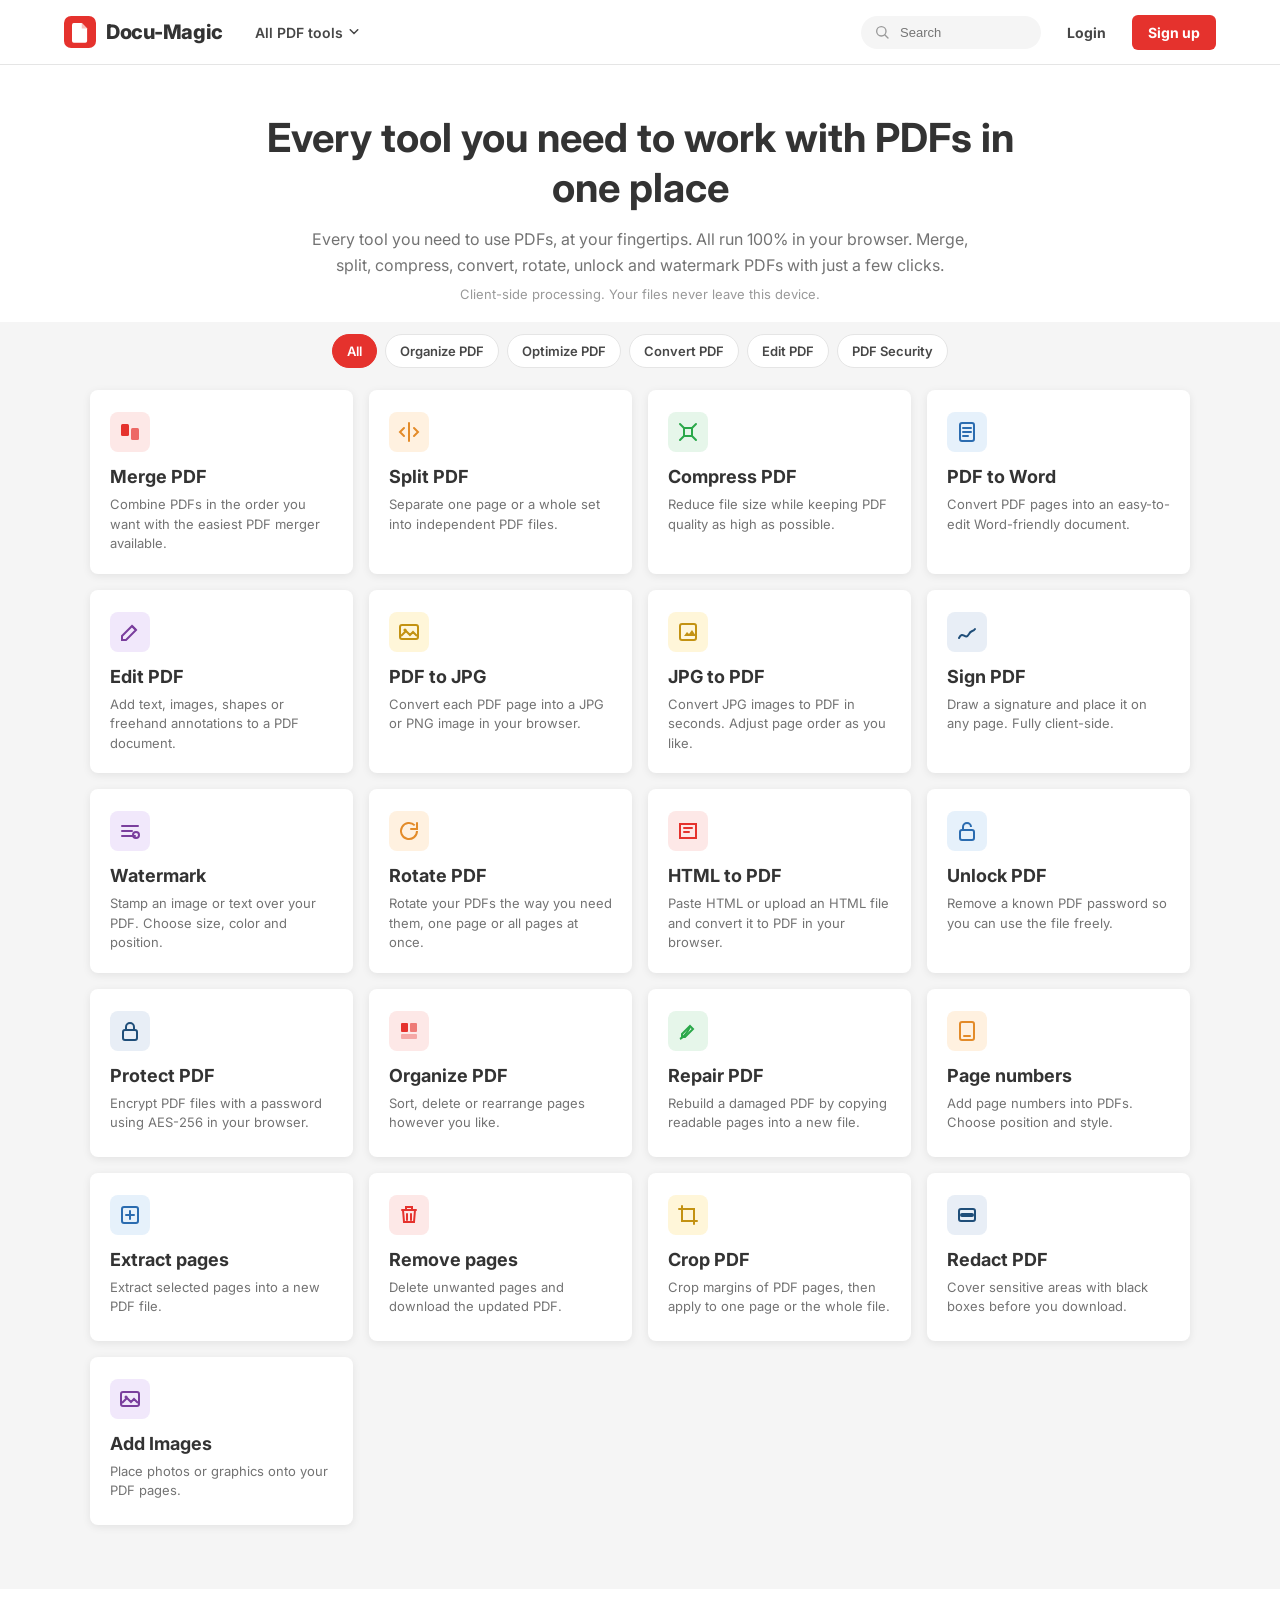
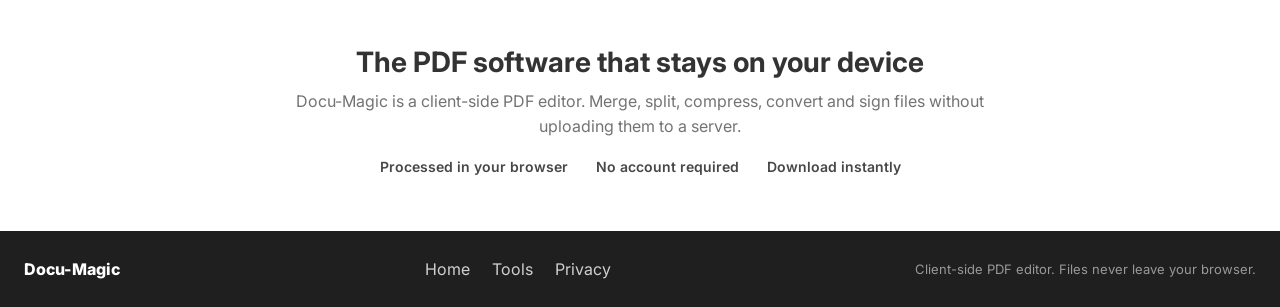
==== index.html @ 96e9422f "feat(site): make homepage and tool page responsive on mobile - fix header horizontal overflow below " ====
<!DOCTYPE html>
<html lang="en">
<head>
<meta charset="UTF-8" />
<meta name="viewport" content="width=device-width, initial-scale=1.0" />
<title>Docu-Magic | Online PDF tools</title>
<meta name="description" content="Every tool you need to work with PDFs in one place. Merge, split, compress, convert, edit, sign and protect PDFs in your browser. Files never leave your device." />
<link rel="preconnect" href="https://fonts.googleapis.com" />
<link rel="preconnect" href="https://fonts.gstatic.com" crossorigin />
<link href="https://fonts.googleapis.com/css2?family=Inter:wght@400;500;600;700;800&display=swap" rel="stylesheet" />
<link rel="stylesheet" href="styles.css?v=9" />
<link rel="icon" href="data:image/svg+xml,%3Csvg xmlns='http://www.w3.org/2000/svg' viewBox='0 0 32 32'%3E%3Crect width='32' height='32' rx='7' fill='%23e5322d'/%3E%3Cpath d='M10 8h8l5 5v11a2 2 0 0 1-2 2h-11a2 2 0 0 1-2-2V10a2 2 0 0 1 2-2z' fill='%23fff'/%3E%3Cpath d='M18 8v5h5' fill='%23f8b4b0'/%3E%3C/svg%3E" />
</head>
<body>

<header class="site-header">
  <div class="header-inner">
    <a href="index.html" class="brand" aria-label="Docu-Magic home">
      <span class="brand-mark">
        <svg viewBox="0 0 36 36" aria-hidden="true">
          <rect width="36" height="36" rx="8" fill="#e5322d"/>
          <path d="M11 8h9l6 6v14a2 2 0 0 1-2 2H11a2 2 0 0 1-2-2V10a2 2 0 0 1 2-2z" fill="#fff"/>
          <path d="M20 8v6h6" fill="#f7c1be"/>
        </svg>
      </span>
      <span class="brand-name">Docu-Magic</span>
    </a>

    <nav class="main-nav" id="mainNav">
      <div class="nav-item has-menu">
        <button type="button" class="nav-link">All PDF tools <svg class="caret" viewBox="0 0 12 8"><path d="M1 1l5 5 5-5" fill="none" stroke="currentColor" stroke-width="2" stroke-linecap="round"/></svg></button>
        <div class="dropdown mega">
          <div class="mega-col">
            <p>Organize</p>
            <a href="tool.html?id=merge">Merge PDF</a>
            <a href="tool.html?id=split">Split PDF</a>
            <a href="tool.html?id=remove">Remove pages</a>
            <a href="tool.html?id=extract">Extract pages</a>
            <a href="tool.html?id=organize">Organize PDF</a>
          </div>
          <div class="mega-col">
            <p>Optimize</p>
            <a href="tool.html?id=compress">Compress PDF</a>
            <a href="tool.html?id=repair">Repair PDF</a>
          </div>
          <div class="mega-col">
            <p>Convert</p>
            <a href="tool.html?id=jpg-pdf">JPG to PDF</a>
            <a href="tool.html?id=html-pdf">HTML to PDF</a>
            <a href="tool.html?id=pdf-jpg">PDF to JPG</a>
            <a href="tool.html?id=pdf-word">PDF to WORD</a>
          </div>
          <div class="mega-col">
            <p>Edit</p>
            <a href="tool.html?id=edit">Edit PDF</a>
            <a href="tool.html?id=rotate">Rotate PDF</a>
            <a href="tool.html?id=pagenumbers">Page numbers</a>
            <a href="tool.html?id=watermark">Watermark</a>
            <a href="tool.html?id=crop">Crop PDF</a>
          </div>
          <div class="mega-col">
            <p>Security</p>
            <a href="tool.html?id=unlock">Unlock PDF</a>
            <a href="tool.html?id=protect">Protect PDF</a>
            <a href="tool.html?id=sign">Sign PDF</a>
            <a href="tool.html?id=redact">Redact PDF</a>
          </div>
        </div>
      </div>
    </nav>

    <div class="header-actions">
      <div class="search-box">
        <svg viewBox="0 0 24 24" aria-hidden="true"><circle cx="11" cy="11" r="7" fill="none" stroke="currentColor" stroke-width="2"/><path d="M16.5 16.5L21 21" stroke="currentColor" stroke-width="2" stroke-linecap="round"/></svg>
        <input type="search" placeholder="Search" aria-label="Search tools" />
      </div>
      <a href="#tools" class="btn btn-ghost">Login</a>
      <a href="#tools" class="btn btn-primary">Sign up</a>
      <button type="button" class="menu-toggle" aria-label="Toggle menu">
        <span></span><span></span><span></span>
      </button>
    </div>
  </div>
</header>

<main>
  <section class="hero">
    <h1>Every tool you need to work with PDFs in one place</h1>
    <p class="hero-lead">Every tool you need to use PDFs, at your fingertips. All run 100% in your browser. Merge, split, compress, convert, rotate, unlock and watermark PDFs with just a few clicks.</p>
    <p class="hero-note">Client-side processing. Your files never leave this device.</p>
  </section>

  <section class="tools" id="tools">
    <div class="tool-filters" id="toolFilters">
      <button type="button" class="filter-chip is-active" data-filter="all">All</button>
      <button type="button" class="filter-chip" data-filter="organize">Organize PDF</button>
      <button type="button" class="filter-chip" data-filter="optimize">Optimize PDF</button>
      <button type="button" class="filter-chip" data-filter="convert">Convert PDF</button>
      <button type="button" class="filter-chip" data-filter="edit">Edit PDF</button>
      <button type="button" class="filter-chip" data-filter="security">PDF Security</button>
    </div>

    <div class="tools-grid">
      <a href="tool.html?id=merge" class="tool-card" data-tool="merge" data-cat="organize">
        <span class="tool-icon c-red"><svg viewBox="0 0 24 24"><rect x="3" y="4" width="8" height="12" rx="1.5" fill="currentColor"/><rect x="13" y="8" width="8" height="12" rx="1.5" fill="currentColor" opacity=".7"/></svg></span>
        <h3>Merge PDF</h3>
        <p>Combine PDFs in the order you want with the easiest PDF merger available.</p>
      </a>
      <a href="tool.html?id=split" class="tool-card" data-tool="split" data-cat="organize">
        <span class="tool-icon c-orange"><svg viewBox="0 0 24 24"><path d="M12 3v18M7 8l-4 4 4 4M17 8l4 4-4 4" fill="none" stroke="currentColor" stroke-width="2" stroke-linecap="round"/></svg></span>
        <h3>Split PDF</h3>
        <p>Separate one page or a whole set into independent PDF files.</p>
      </a>
      <a href="tool.html?id=compress" class="tool-card" data-tool="compress" data-cat="optimize">
        <span class="tool-icon c-green"><svg viewBox="0 0 24 24"><path d="M8 8h8v8H8z" fill="none" stroke="currentColor" stroke-width="2"/><path d="M4 4l4 4M20 4l-4 4M4 20l4-4M20 20l-4-4" stroke="currentColor" stroke-width="2" stroke-linecap="round"/></svg></span>
        <h3>Compress PDF</h3>
        <p>Reduce file size while keeping PDF quality as high as possible.</p>
      </a>
      <a href="tool.html?id=pdf-word" class="tool-card" data-tool="pdf-word" data-cat="convert">
        <span class="tool-icon c-blue"><svg viewBox="0 0 24 24"><rect x="5" y="3" width="14" height="18" rx="2" fill="none" stroke="currentColor" stroke-width="2"/><path d="M8 8h8M8 12h8M8 16h5" stroke="currentColor" stroke-width="2" stroke-linecap="round"/></svg></span>
        <h3>PDF to Word</h3>
        <p>Convert PDF pages into an easy-to-edit Word-friendly document.</p>
      </a>
      <a href="tool.html?id=edit" class="tool-card" data-tool="edit" data-cat="edit">
        <span class="tool-icon c-purple"><svg viewBox="0 0 24 24"><path d="M4 20h4l10-10-4-4L4 16v4z" fill="none" stroke="currentColor" stroke-width="2"/><path d="M14 6l4 4" stroke="currentColor" stroke-width="2"/></svg></span>
        <h3>Edit PDF</h3>
        <p>Add text, images, shapes or freehand annotations to a PDF document.</p>
      </a>
      <a href="tool.html?id=pdf-jpg" class="tool-card" data-tool="pdf-jpg" data-cat="convert">
        <span class="tool-icon c-gold"><svg viewBox="0 0 24 24"><rect x="3" y="5" width="18" height="14" rx="2" fill="none" stroke="currentColor" stroke-width="2"/><circle cx="8" cy="10" r="1.6" fill="currentColor"/><path d="M4 16l5-5 4 4 3-3 4 4" fill="none" stroke="currentColor" stroke-width="2"/></svg></span>
        <h3>PDF to JPG</h3>
        <p>Convert each PDF page into a JPG or PNG image in your browser.</p>
      </a>
      <a href="tool.html?id=jpg-pdf" class="tool-card" data-tool="jpg-pdf" data-cat="convert">
        <span class="tool-icon c-gold"><svg viewBox="0 0 24 24"><rect x="4" y="4" width="16" height="16" rx="2" fill="none" stroke="currentColor" stroke-width="2"/><path d="M8 16l3-4 2 2 3-4 4 6H4z" fill="currentColor"/></svg></span>
        <h3>JPG to PDF</h3>
        <p>Convert JPG images to PDF in seconds. Adjust page order as you like.</p>
      </a>
      <a href="tool.html?id=sign" class="tool-card" data-tool="sign" data-cat="security">
        <span class="tool-icon c-navy"><svg viewBox="0 0 24 24"><path d="M4 18c4-8 6 3 10-4 2-4 4-2 6-5" fill="none" stroke="currentColor" stroke-width="2" stroke-linecap="round"/></svg></span>
        <h3>Sign PDF</h3>
        <p>Draw a signature and place it on any page. Fully client-side.</p>
      </a>
      <a href="tool.html?id=watermark" class="tool-card" data-tool="watermark" data-cat="edit">
        <span class="tool-icon c-purple"><svg viewBox="0 0 24 24"><path d="M4 7h16M4 12h10M4 17h13" stroke="currentColor" stroke-width="2" stroke-linecap="round"/><circle cx="18" cy="16" r="3" fill="none" stroke="currentColor" stroke-width="2"/></svg></span>
        <h3>Watermark</h3>
        <p>Stamp an image or text over your PDF. Choose size, color and position.</p>
      </a>
      <a href="tool.html?id=rotate" class="tool-card" data-tool="rotate" data-cat="edit">
        <span class="tool-icon c-orange"><svg viewBox="0 0 24 24"><path d="M20 12a8 8 0 1 1-2.3-5.6" fill="none" stroke="currentColor" stroke-width="2"/><path d="M20 4v6h-6" fill="none" stroke="currentColor" stroke-width="2" stroke-linecap="round"/></svg></span>
        <h3>Rotate PDF</h3>
        <p>Rotate your PDFs the way you need them, one page or all pages at once.</p>
      </a>
      <a href="tool.html?id=html-pdf" class="tool-card" data-tool="html-pdf" data-cat="convert">
        <span class="tool-icon c-red"><svg viewBox="0 0 24 24"><path d="M4 5h16v14H4z" fill="none" stroke="currentColor" stroke-width="2"/><path d="M8 9h8M8 13h5" stroke="currentColor" stroke-width="2" stroke-linecap="round"/></svg></span>
        <h3>HTML to PDF</h3>
        <p>Paste HTML or upload an HTML file and convert it to PDF in your browser.</p>
      </a>
      <a href="tool.html?id=unlock" class="tool-card" data-tool="unlock" data-cat="security">
        <span class="tool-icon c-blue"><svg viewBox="0 0 24 24"><rect x="5" y="11" width="14" height="10" rx="2" fill="none" stroke="currentColor" stroke-width="2"/><path d="M8 11V8a4 4 0 0 1 8 0" fill="none" stroke="currentColor" stroke-width="2"/></svg></span>
        <h3>Unlock PDF</h3>
        <p>Remove a known PDF password so you can use the file freely.</p>
      </a>
      <a href="tool.html?id=protect" class="tool-card" data-tool="protect" data-cat="security">
        <span class="tool-icon c-navy"><svg viewBox="0 0 24 24"><rect x="5" y="11" width="14" height="10" rx="2" fill="none" stroke="currentColor" stroke-width="2"/><path d="M8 11V8a4 4 0 0 1 8 0v3" fill="none" stroke="currentColor" stroke-width="2"/></svg></span>
        <h3>Protect PDF</h3>
        <p>Encrypt PDF files with a password using AES-256 in your browser.</p>
      </a>
      <a href="tool.html?id=organize" class="tool-card" data-tool="organize" data-cat="organize">
        <span class="tool-icon c-red"><svg viewBox="0 0 24 24"><rect x="4" y="4" width="7" height="9" rx="1" fill="currentColor"/><rect x="13" y="4" width="7" height="9" rx="1" fill="currentColor" opacity=".6"/><rect x="4" y="15" width="16" height="5" rx="1" fill="currentColor" opacity=".35"/></svg></span>
        <h3>Organize PDF</h3>
        <p>Sort, delete or rearrange pages however you like.</p>
      </a>
      <a href="tool.html?id=repair" class="tool-card" data-tool="repair" data-cat="optimize">
        <span class="tool-icon c-green"><svg viewBox="0 0 24 24"><path d="M14 7l3 3-8 8H6v-3z" fill="none" stroke="currentColor" stroke-width="2"/><path d="M4 20c4-2 8-8 10-12" fill="none" stroke="currentColor" stroke-width="2"/></svg></span>
        <h3>Repair PDF</h3>
        <p>Rebuild a damaged PDF by copying readable pages into a new file.</p>
      </a>
      <a href="tool.html?id=pagenumbers" class="tool-card" data-tool="pagenumbers" data-cat="edit">
        <span class="tool-icon c-orange"><svg viewBox="0 0 24 24"><rect x="5" y="3" width="14" height="18" rx="2" fill="none" stroke="currentColor" stroke-width="2"/><path d="M9 17h6" stroke="currentColor" stroke-width="2" stroke-linecap="round"/></svg></span>
        <h3>Page numbers</h3>
        <p>Add page numbers into PDFs. Choose position and style.</p>
      </a>
      <a href="tool.html?id=extract" class="tool-card" data-tool="extract" data-cat="organize">
        <span class="tool-icon c-blue"><svg viewBox="0 0 24 24"><rect x="4" y="4" width="16" height="16" rx="2" fill="none" stroke="currentColor" stroke-width="2"/><path d="M8 12h8M12 8v8" stroke="currentColor" stroke-width="2" stroke-linecap="round"/></svg></span>
        <h3>Extract pages</h3>
        <p>Extract selected pages into a new PDF file.</p>
      </a>
      <a href="tool.html?id=remove" class="tool-card" data-tool="remove" data-cat="organize">
        <span class="tool-icon c-red"><svg viewBox="0 0 24 24"><path d="M5 7h14M10 11v6M14 11v6M6 7l1 12h10l1-12M9 7V4h6v3" fill="none" stroke="currentColor" stroke-width="2" stroke-linecap="round"/></svg></span>
        <h3>Remove pages</h3>
        <p>Delete unwanted pages and download the updated PDF.</p>
      </a>
      <a href="tool.html?id=crop" class="tool-card" data-tool="crop" data-cat="edit">
        <span class="tool-icon c-gold"><svg viewBox="0 0 24 24"><path d="M6 3v15h15M3 6h15v15" fill="none" stroke="currentColor" stroke-width="2" stroke-linecap="round"/></svg></span>
        <h3>Crop PDF</h3>
        <p>Crop margins of PDF pages, then apply to one page or the whole file.</p>
      </a>
      <a href="tool.html?id=redact" class="tool-card" data-tool="redact" data-cat="security">
        <span class="tool-icon c-navy"><svg viewBox="0 0 24 24"><rect x="4" y="6" width="16" height="12" rx="2" fill="none" stroke="currentColor" stroke-width="2"/><path d="M7 12h10" stroke="currentColor" stroke-width="4" stroke-linecap="round"/></svg></span>
        <h3>Redact PDF</h3>
        <p>Cover sensitive areas with black boxes before you download.</p>
      </a>
      <a href="tool.html?id=image" class="tool-card" data-tool="image" data-cat="edit">
        <span class="tool-icon c-purple"><svg viewBox="0 0 24 24"><rect x="3" y="5" width="18" height="14" rx="2" fill="none" stroke="currentColor" stroke-width="2"/><circle cx="8" cy="10" r="1.5" fill="currentColor"/><path d="M4 16l5-5 4 4 3-3 4 4" fill="none" stroke="currentColor" stroke-width="2"/></svg></span>
        <h3>Add Images</h3>
        <p>Place photos or graphics onto your PDF pages.</p>
      </a>
    </div>
  </section>

  <section class="trust">
    <div class="trust-inner">
      <h2>The PDF software that stays on your device</h2>
      <p>Docu-Magic is a client-side PDF editor. Merge, split, compress, convert and sign files without uploading them to a server.</p>
      <ul>
        <li>Processed in your browser</li>
        <li>No account required</li>
        <li>Download instantly</li>
      </ul>
    </div>
  </section>
</main>

<footer class="site-footer">
  <div class="footer-brand">Docu-Magic</div>
  <nav class="footer-nav">
    <a href="index.html">Home</a>
    <a href="#tools">Tools</a>
    <a href="#">Privacy</a>
  </nav>
  <p class="footer-copy">Client-side PDF editor. Files never leave your browser.</p>
</footer>

<script src="app.js?v=7"></script>
</body>
</html>
---- styles.css ----
*, *::before, *::after { box-sizing: border-box; }
html { scroll-behavior: smooth; }
body {
  margin: 0;
  font-family: Inter, "Segoe UI", system-ui, -apple-system, sans-serif;
  color: #474747;
  background: #f5f5f5;
  min-height: 100vh;
  display: flex;
  flex-direction: column;
}
h1, h2, h3 { margin: 0; font-weight: 700; color: #333; }
a { text-decoration: none; color: inherit; }
button { font-family: inherit; cursor: pointer; border: none; background: none; }
img, svg { display: block; max-width: 100%; }

:root {
  --red: #e5322d;
  --red-dark: #c22924;
  --ink: #333;
  --muted: #737373;
  --line: #e5e5e5;
  --paper: #fff;
  --shadow: 0 2px 8px rgba(0,0,0,.08);
}

.site-header {
  position: sticky;
  top: 0;
  z-index: 40;
  background: #fff;
  border-bottom: 1px solid var(--line);
}
.header-inner {
  max-width: 1200px;
  margin: 0 auto;
  padding: 0 24px;
  height: 64px;
  display: flex;
  align-items: center;
  gap: 20px;
}
.brand { display: flex; align-items: center; gap: 10px; flex-shrink: 0; }
.brand-mark { width: 32px; height: 32px; }
.brand-name { font-size: 20px; font-weight: 800; color: #333; letter-spacing: -.3px; }

.main-nav { display: flex; align-items: center; }
.nav-item { position: relative; }
.nav-link {
  display: flex;
  align-items: center;
  gap: 6px;
  padding: 10px 12px;
  font-size: 14px;
  font-weight: 600;
  color: #474747;
  border-radius: 6px;
}
.nav-link:hover { color: var(--red); }
.caret { width: 10px; height: 6px; }
.dropdown {
  position: absolute;
  top: calc(100% + 4px);
  left: 0;
  min-width: 180px;
  background: #fff;
  border-radius: 8px;
  box-shadow: 0 8px 28px rgba(0,0,0,.12);
  padding: 8px;
  opacity: 0;
  visibility: hidden;
  transform: translateY(-4px);
  transition: .15s;
}
.dropdown.mega {
  display: flex;
  gap: 8px;
  min-width: 720px;
  padding: 18px 16px;
}
.mega-col { min-width: 130px; padding: 0 8px; }
.mega-col p {
  margin: 0 0 8px;
  font-size: 11px;
  font-weight: 700;
  letter-spacing: .6px;
  text-transform: uppercase;
  color: #999;
}
.nav-item.has-menu:hover .dropdown,
.nav-item.has-menu:focus-within .dropdown {
  opacity: 1;
  visibility: visible;
  transform: none;
}
.dropdown a {
  display: block;
  padding: 7px 8px;
  border-radius: 6px;
  font-size: 13px;
  font-weight: 600;
  color: #474747;
}
.dropdown a:hover { background: #f7f7f7; color: var(--red); }

.header-actions { margin-left: auto; display: flex; align-items: center; gap: 10px; }
.search-box {
  display: flex;
  align-items: center;
  gap: 8px;
  background: #f5f5f5;
  border: 1px solid transparent;
  border-radius: 20px;
  padding: 7px 12px;
  width: 180px;
}
.search-box:focus-within { background: #fff; border-color: #ddd; }
.search-box svg { width: 16px; height: 16px; color: #999; flex-shrink: 0; }
.search-box input {
  border: none;
  background: none;
  outline: none;
  font-size: 13px;
  width: 100%;
  color: var(--ink);
}

.btn {
  display: inline-flex;
  align-items: center;
  justify-content: center;
  border-radius: 6px;
  font-weight: 700;
  font-size: 14px;
  padding: 9px 16px;
  transition: background .15s, filter .15s;
}
.btn-ghost { color: #474747; }
.btn-ghost:hover { background: #f5f5f5; }
.btn-primary { background: var(--red); color: #fff; }
.btn-primary:hover { background: var(--red-dark); }
.btn-choose {
  background: var(--red);
  color: #fff;
  font-size: 18px;
  padding: 16px 36px;
  border-radius: 8px;
  font-weight: 700;
}
.btn-choose:hover { background: var(--red-dark); }

.menu-toggle { display: none; flex-direction: column; gap: 4px; padding: 8px; }
.menu-toggle span { width: 20px; height: 2px; border-radius: 1px; background: #333; }

.hero {
  background: #fff;
  padding: 48px 24px 20px;
  text-align: center;
}
.hero h1 {
  font-size: clamp(26px, 4vw, 40px);
  line-height: 1.25;
  max-width: 820px;
  margin: 0 auto 14px;
}
.hero-lead {
  max-width: 680px;
  margin: 0 auto 8px;
  font-size: 16px;
  line-height: 1.6;
  color: var(--muted);
}
.hero-note {
  margin: 0;
  font-size: 13px;
  color: #999;
}
.hero-panel {
  max-width: 980px;
  margin: 0 auto;
  padding: 48px 24px 56px;
  text-align: center;
}
.hero-title {
  font-size: clamp(28px, 4.2vw, 42px);
  margin-bottom: 10px;
}
.tool-kicker {
  margin: 0 0 8px;
  font-size: 12px;
  font-weight: 700;
  letter-spacing: 1.4px;
  text-transform: uppercase;
  color: var(--red);
}
.tool-desc {
  max-width: 620px;
  margin: 0 auto 32px;
  color: var(--muted);
  font-size: 16px;
  line-height: 1.6;
}

.dropzone-wrap { max-width: 860px; margin: 0 auto; }
.dropzone {
  background: #fff;
  border: 2px dashed #d9d9d9;
  border-radius: 12px;
  padding: 48px 24px;
  transition: border-color .15s, background .15s;
}
.dropzone:hover, .dropzone.dragover {
  border-color: var(--red);
  background: #fff8f8;
}
.dropzone-inner { display: flex; flex-direction: column; align-items: center; gap: 12px; }
.dropzone-copy { text-align: center; }
.dropzone-copy h2 { font-size: 22px; margin-bottom: 6px; }
.dropzone-copy p { margin: 0 0 18px; color: var(--muted); font-size: 14px; }
.file-list {
  margin-top: 16px;
  display: flex;
  flex-wrap: wrap;
  gap: 8px;
  justify-content: center;
}
.file-chip {
  display: flex;
  align-items: center;
  gap: 8px;
  background: #f7f7f7;
  border: 1px solid var(--line);
  color: #474747;
  border-radius: 999px;
  padding: 6px 12px;
  font-size: 13px;
  font-weight: 600;
  max-width: 280px;
}
.file-chip span { overflow: hidden; text-overflow: ellipsis; white-space: nowrap; }

.tools { padding: 12px 24px 64px; }
.tool-filters {
  max-width: 1100px;
  margin: 0 auto 22px;
  display: flex;
  flex-wrap: wrap;
  gap: 8px;
  justify-content: center;
}
.filter-chip {
  background: #fff;
  border: 1px solid var(--line);
  color: #474747;
  font-size: 13px;
  font-weight: 600;
  padding: 8px 14px;
  border-radius: 20px;
}
.filter-chip:hover { border-color: #ccc; }
.filter-chip.is-active {
  background: var(--red);
  border-color: var(--red);
  color: #fff;
}
.tools-grid {
  max-width: 1100px;
  margin: 0 auto;
  display: grid;
  grid-template-columns: repeat(4, minmax(0, 1fr));
  gap: 16px;
}
.tool-card {
  background: #fff;
  border-radius: 8px;
  box-shadow: var(--shadow);
  padding: 22px 20px 20px;
  min-height: 168px;
  display: flex;
  flex-direction: column;
  gap: 8px;
  transition: transform .16s, box-shadow .16s;
}
.tool-card:hover { transform: translateY(-3px); box-shadow: 0 8px 20px rgba(0,0,0,.12); }
.tool-icon {
  width: 40px;
  height: 40px;
  border-radius: 8px;
  display: grid;
  place-items: center;
  margin-bottom: 6px;
}
.tool-icon svg { width: 24px; height: 24px; }
.tool-card h3 { font-size: 18px; }
.tool-card p { margin: 0; font-size: 13px; line-height: 1.5; color: var(--muted); }
.c-red { background: #fde8e7; color: #e5322d; }
.c-orange { background: #fff1e0; color: #e38b29; }
.c-green { background: #e6f6ea; color: #2ba84a; }
.c-blue { background: #e6f1fb; color: #2b6cb0; }
.c-navy { background: #e8eef6; color: #1f4e79; }
.c-purple { background: #f1e8fb; color: #7a3e9d; }
.c-gold { background: #fff6d9; color: #c39212; }

.trust { background: #fff; padding: 56px 24px; }
.trust-inner { max-width: 720px; margin: 0 auto; text-align: center; }
.trust h2 { font-size: 28px; margin-bottom: 10px; }
.trust p { margin: 0 0 18px; color: var(--muted); line-height: 1.6; }
.trust ul {
  list-style: none;
  padding: 0;
  margin: 0;
  display: flex;
  justify-content: center;
  gap: 28px;
  flex-wrap: wrap;
  font-size: 14px;
  font-weight: 600;
  color: #474747;
}

.site-footer {
  margin-top: auto;
  background: #1f1f1f;
  color: #d0d0d0;
  padding: 28px 24px;
  display: flex;
  align-items: center;
  justify-content: space-between;
  gap: 16px;
  flex-wrap: wrap;
}
.footer-brand { font-weight: 800; color: #fff; }
.footer-nav { display: flex; gap: 22px; }
.footer-nav a:hover { color: #fff; }
.footer-copy { margin: 0; font-size: 13px; color: #999; }

.tool-page { background: #f5f5f5; flex: 1; }
.tool-page .hero { background: transparent; padding: 0; }

@media (max-width: 1100px) {
  .tools-grid { grid-template-columns: repeat(3, minmax(0, 1fr)); }
  .dropdown.mega { min-width: 560px; flex-wrap: wrap; }
}
@media (max-width: 992px) {
  .main-nav {
    position: absolute;
    top: 100%;
    left: 0;
    right: 0;
    flex-direction: column;
    align-items: stretch;
    background: #fff;
    padding: 10px 16px 18px;
    box-shadow: 0 12px 24px rgba(0,0,0,.1);
    display: none;
    max-height: calc(100vh - 64px);
    overflow-y: auto;
    overscroll-behavior: contain;
  }
  .main-nav.open { display: flex; }
  .dropdown, .dropdown.mega {
    position: static;
    opacity: 1;
    visibility: visible;
    transform: none;
    box-shadow: none;
    display: none;
    min-width: 0;
    flex-direction: column;
  }
  .nav-item.open .dropdown { display: flex; }
  .nav-link { padding: 13px 12px; }
  .dropdown a { padding: 11px 10px; }
  .menu-toggle { display: flex; }
  .search-box { display: none; }
}
@media (max-width: 760px) {
  .tools-grid { grid-template-columns: repeat(2, minmax(0, 1fr)); }
  .hero { padding: 32px 16px 12px; }
  .tools { padding: 8px 16px 48px; }
  .trust ul { flex-direction: column; gap: 8px; }
  .site-footer { flex-direction: column; align-items: flex-start; }
  .btn-choose { width: 100%; }
}
@media (max-width: 560px) {
  .header-inner { padding: 0 14px; gap: 10px; }
  .header-actions { gap: 6px; }
  .btn { padding: 8px 11px; font-size: 13px; }
  .hero { padding: 32px 16px 16px; }
  .hero-lead { font-size: 15px; }
  .tools { padding: 8px 16px 48px; }
  .tools-grid { gap: 12px; }
  .tool-card { padding: 18px 16px 16px; min-height: 150px; }
  .trust { padding: 40px 16px; }
  .trust h2 { font-size: 22px; }
  .site-footer { padding: 20px 16px; }
}
@media (max-width: 420px) {
  .tools-grid { grid-template-columns: 1fr; }
  .brand-name { font-size: 17px; }
}
@media (max-width: 380px) {
  .btn-ghost { display: none; }
  .brand-name { font-size: 16px; }
  .filter-chip { padding: 7px 11px; font-size: 12.5px; }
}
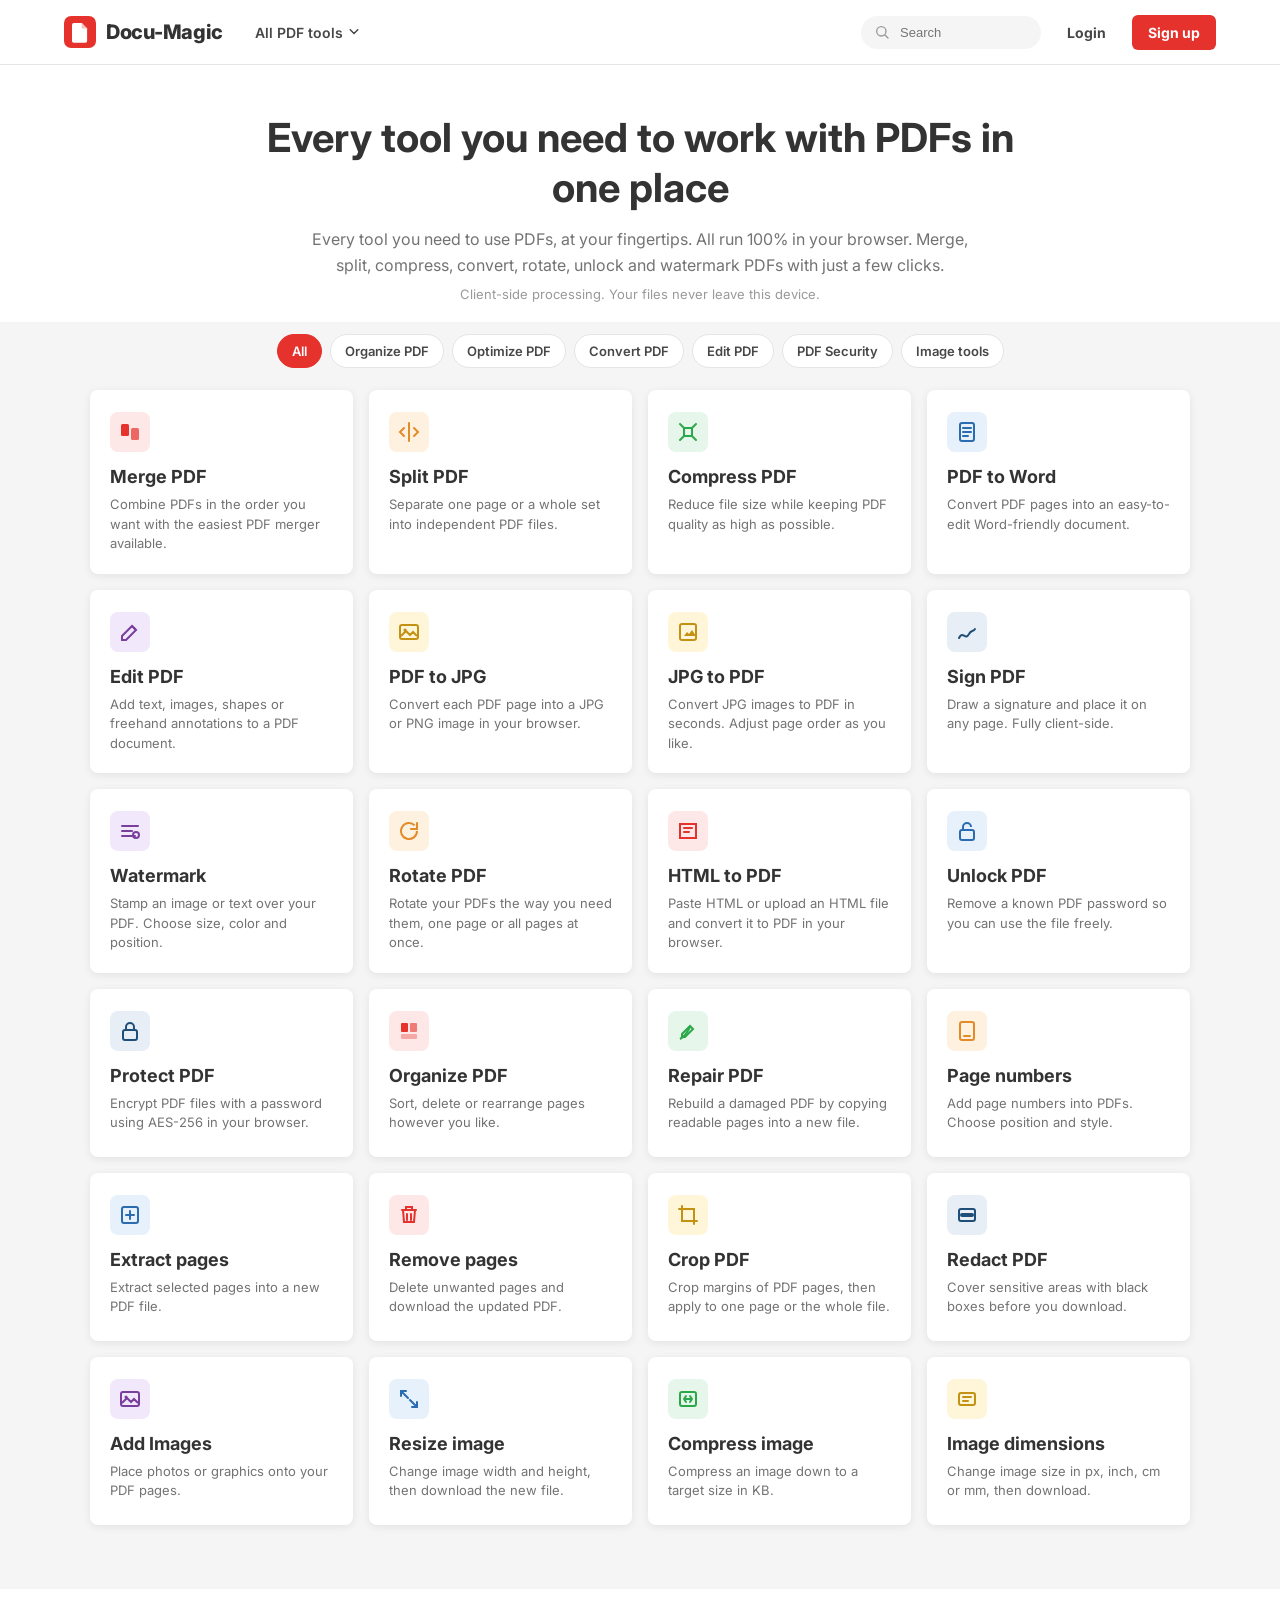
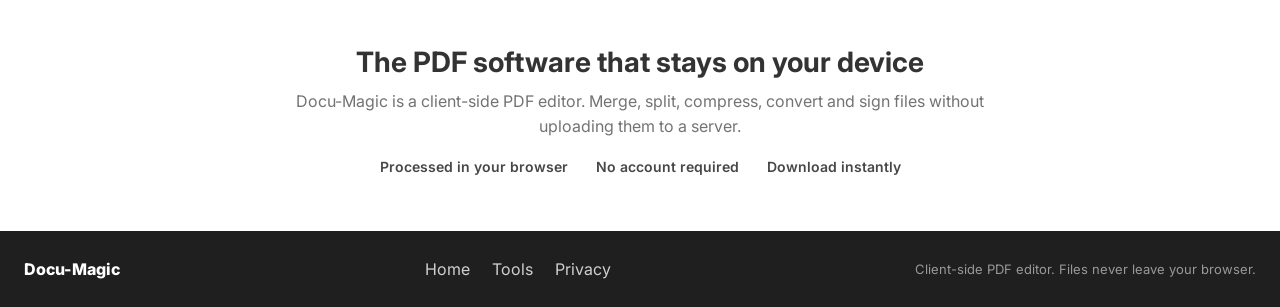
==== commit 293d1cd4: "feat: add resize, compress, and image-dimension tools Reuse the file-card workspace for JPG/PNG imag" ====
--- a/index.html
+++ b/index.html
@@ -8,7 +8,7 @@
 <link rel="preconnect" href="https://fonts.googleapis.com" />
 <link rel="preconnect" href="https://fonts.gstatic.com" crossorigin />
 <link href="https://fonts.googleapis.com/css2?family=Inter:wght@400;500;600;700;800&display=swap" rel="stylesheet" />
-<link rel="stylesheet" href="styles.css?v=9" />
+<link rel="stylesheet" href="styles.css?v=10" />
 <link rel="icon" href="data:image/svg+xml,%3Csvg xmlns='http://www.w3.org/2000/svg' viewBox='0 0 32 32'%3E%3Crect width='32' height='32' rx='7' fill='%23e5322d'/%3E%3Cpath d='M10 8h8l5 5v11a2 2 0 0 1-2 2h-11a2 2 0 0 1-2-2V10a2 2 0 0 1 2-2z' fill='%23fff'/%3E%3Cpath d='M18 8v5h5' fill='%23f8b4b0'/%3E%3C/svg%3E" />
 </head>
 <body>
@@ -65,6 +65,12 @@
             <a href="tool.html?id=sign">Sign PDF</a>
             <a href="tool.html?id=redact">Redact PDF</a>
           </div>
+          <div class="mega-col">
+            <p>Image</p>
+            <a href="tool.html?id=resize-image">Resize image</a>
+            <a href="tool.html?id=compress-image">Compress image</a>
+            <a href="tool.html?id=image-dimensions">Image dimensions</a>
+          </div>
         </div>
       </div>
     </nav>
@@ -98,6 +104,7 @@
       <button type="button" class="filter-chip" data-filter="convert">Convert PDF</button>
       <button type="button" class="filter-chip" data-filter="edit">Edit PDF</button>
       <button type="button" class="filter-chip" data-filter="security">PDF Security</button>
+      <button type="button" class="filter-chip" data-filter="image">Image tools</button>
     </div>
 
     <div class="tools-grid">
@@ -205,6 +212,21 @@
         <span class="tool-icon c-purple"><svg viewBox="0 0 24 24"><rect x="3" y="5" width="18" height="14" rx="2" fill="none" stroke="currentColor" stroke-width="2"/><circle cx="8" cy="10" r="1.5" fill="currentColor"/><path d="M4 16l5-5 4 4 3-3 4 4" fill="none" stroke="currentColor" stroke-width="2"/></svg></span>
         <h3>Add Images</h3>
         <p>Place photos or graphics onto your PDF pages.</p>
+      </a>
+      <a href="tool.html?id=resize-image" class="tool-card" data-tool="resize-image" data-cat="image">
+        <span class="tool-icon c-blue"><svg viewBox="0 0 24 24"><path d="M4 9V4h5M20 15v5h-5M4 4l7 7M20 20l-7-7" fill="none" stroke="currentColor" stroke-width="2" stroke-linecap="round"/></svg></span>
+        <h3>Resize image</h3>
+        <p>Change image width and height, then download the new file.</p>
+      </a>
+      <a href="tool.html?id=compress-image" class="tool-card" data-tool="compress-image" data-cat="image">
+        <span class="tool-icon c-green"><svg viewBox="0 0 24 24"><rect x="4" y="5" width="16" height="14" rx="2" fill="none" stroke="currentColor" stroke-width="2"/><path d="M8 12h8M10 9l-2 3 2 3M14 9l2 3-2 3" fill="none" stroke="currentColor" stroke-width="2" stroke-linecap="round" stroke-linejoin="round"/></svg></span>
+        <h3>Compress image</h3>
+        <p>Compress an image down to a target size in KB.</p>
+      </a>
+      <a href="tool.html?id=image-dimensions" class="tool-card" data-tool="image-dimensions" data-cat="image">
+        <span class="tool-icon c-gold"><svg viewBox="0 0 24 24"><rect x="4" y="6" width="16" height="12" rx="2" fill="none" stroke="currentColor" stroke-width="2"/><path d="M8 10h8M8 14h5" stroke="currentColor" stroke-width="2" stroke-linecap="round"/></svg></span>
+        <h3>Image dimensions</h3>
+        <p>Change image size in px, inch, cm or mm, then download.</p>
       </a>
     </div>
   </section>
--- a/styles.css
+++ b/styles.css
@@ -75,7 +75,7 @@
 .dropdown.mega {
   display: flex;
   gap: 8px;
-  min-width: 720px;
+  min-width: 840px;
   padding: 18px 16px;
 }
 .mega-col { min-width: 130px; padding: 0 8px; }
@@ -353,9 +353,6 @@
     padding: 10px 16px 18px;
     box-shadow: 0 12px 24px rgba(0,0,0,.1);
     display: none;
-    max-height: calc(100vh - 64px);
-    overflow-y: auto;
-    overscroll-behavior: contain;
   }
   .main-nav.open { display: flex; }
   .dropdown, .dropdown.mega {
@@ -369,8 +366,6 @@
     flex-direction: column;
   }
   .nav-item.open .dropdown { display: flex; }
-  .nav-link { padding: 13px 12px; }
-  .dropdown a { padding: 11px 10px; }
   .menu-toggle { display: flex; }
   .search-box { display: none; }
 }
@@ -382,25 +377,7 @@
   .site-footer { flex-direction: column; align-items: flex-start; }
   .btn-choose { width: 100%; }
 }
-@media (max-width: 560px) {
-  .header-inner { padding: 0 14px; gap: 10px; }
-  .header-actions { gap: 6px; }
-  .btn { padding: 8px 11px; font-size: 13px; }
-  .hero { padding: 32px 16px 16px; }
-  .hero-lead { font-size: 15px; }
-  .tools { padding: 8px 16px 48px; }
-  .tools-grid { gap: 12px; }
-  .tool-card { padding: 18px 16px 16px; min-height: 150px; }
-  .trust { padding: 40px 16px; }
-  .trust h2 { font-size: 22px; }
-  .site-footer { padding: 20px 16px; }
-}
 @media (max-width: 420px) {
   .tools-grid { grid-template-columns: 1fr; }
   .brand-name { font-size: 17px; }
 }
-@media (max-width: 380px) {
-  .btn-ghost { display: none; }
-  .brand-name { font-size: 16px; }
-  .filter-chip { padding: 7px 11px; font-size: 12.5px; }
-}
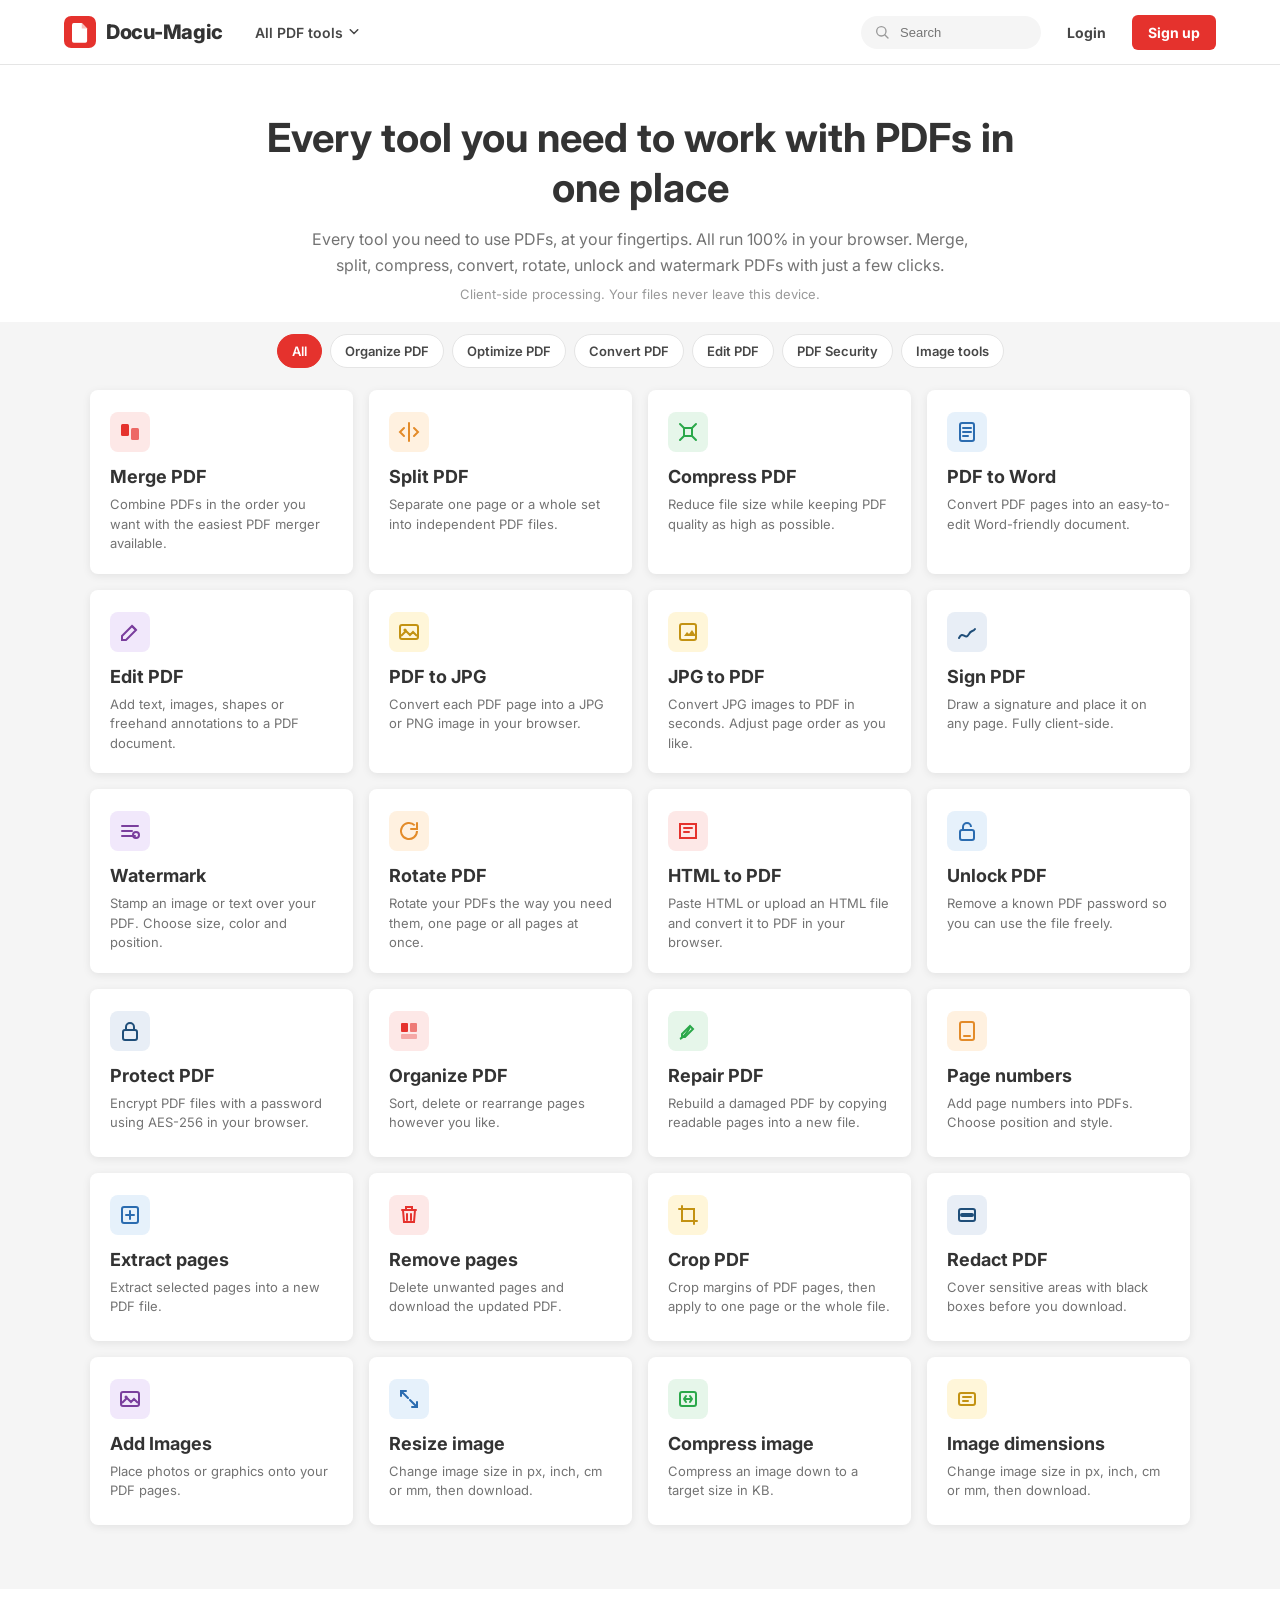
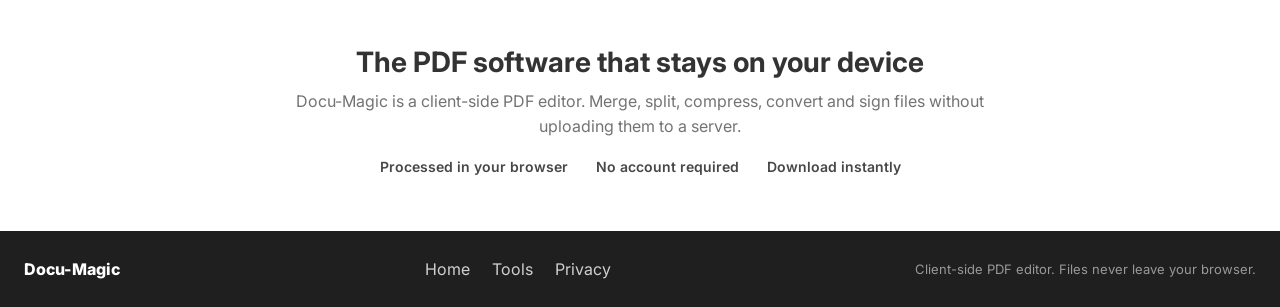
==== commit 2be9496e: "feat(resize-image): add px, inch, cm, and mm units Let Resize image set width and height in the same" ====
--- a/index.html
+++ b/index.html
@@ -216,7 +216,7 @@
       <a href="tool.html?id=resize-image" class="tool-card" data-tool="resize-image" data-cat="image">
         <span class="tool-icon c-blue"><svg viewBox="0 0 24 24"><path d="M4 9V4h5M20 15v5h-5M4 4l7 7M20 20l-7-7" fill="none" stroke="currentColor" stroke-width="2" stroke-linecap="round"/></svg></span>
         <h3>Resize image</h3>
-        <p>Change image width and height, then download the new file.</p>
+        <p>Change image size in px, inch, cm or mm, then download.</p>
       </a>
       <a href="tool.html?id=compress-image" class="tool-card" data-tool="compress-image" data-cat="image">
         <span class="tool-icon c-green"><svg viewBox="0 0 24 24"><rect x="4" y="5" width="16" height="14" rx="2" fill="none" stroke="currentColor" stroke-width="2"/><path d="M8 12h8M10 9l-2 3 2 3M14 9l2 3-2 3" fill="none" stroke="currentColor" stroke-width="2" stroke-linecap="round" stroke-linejoin="round"/></svg></span>
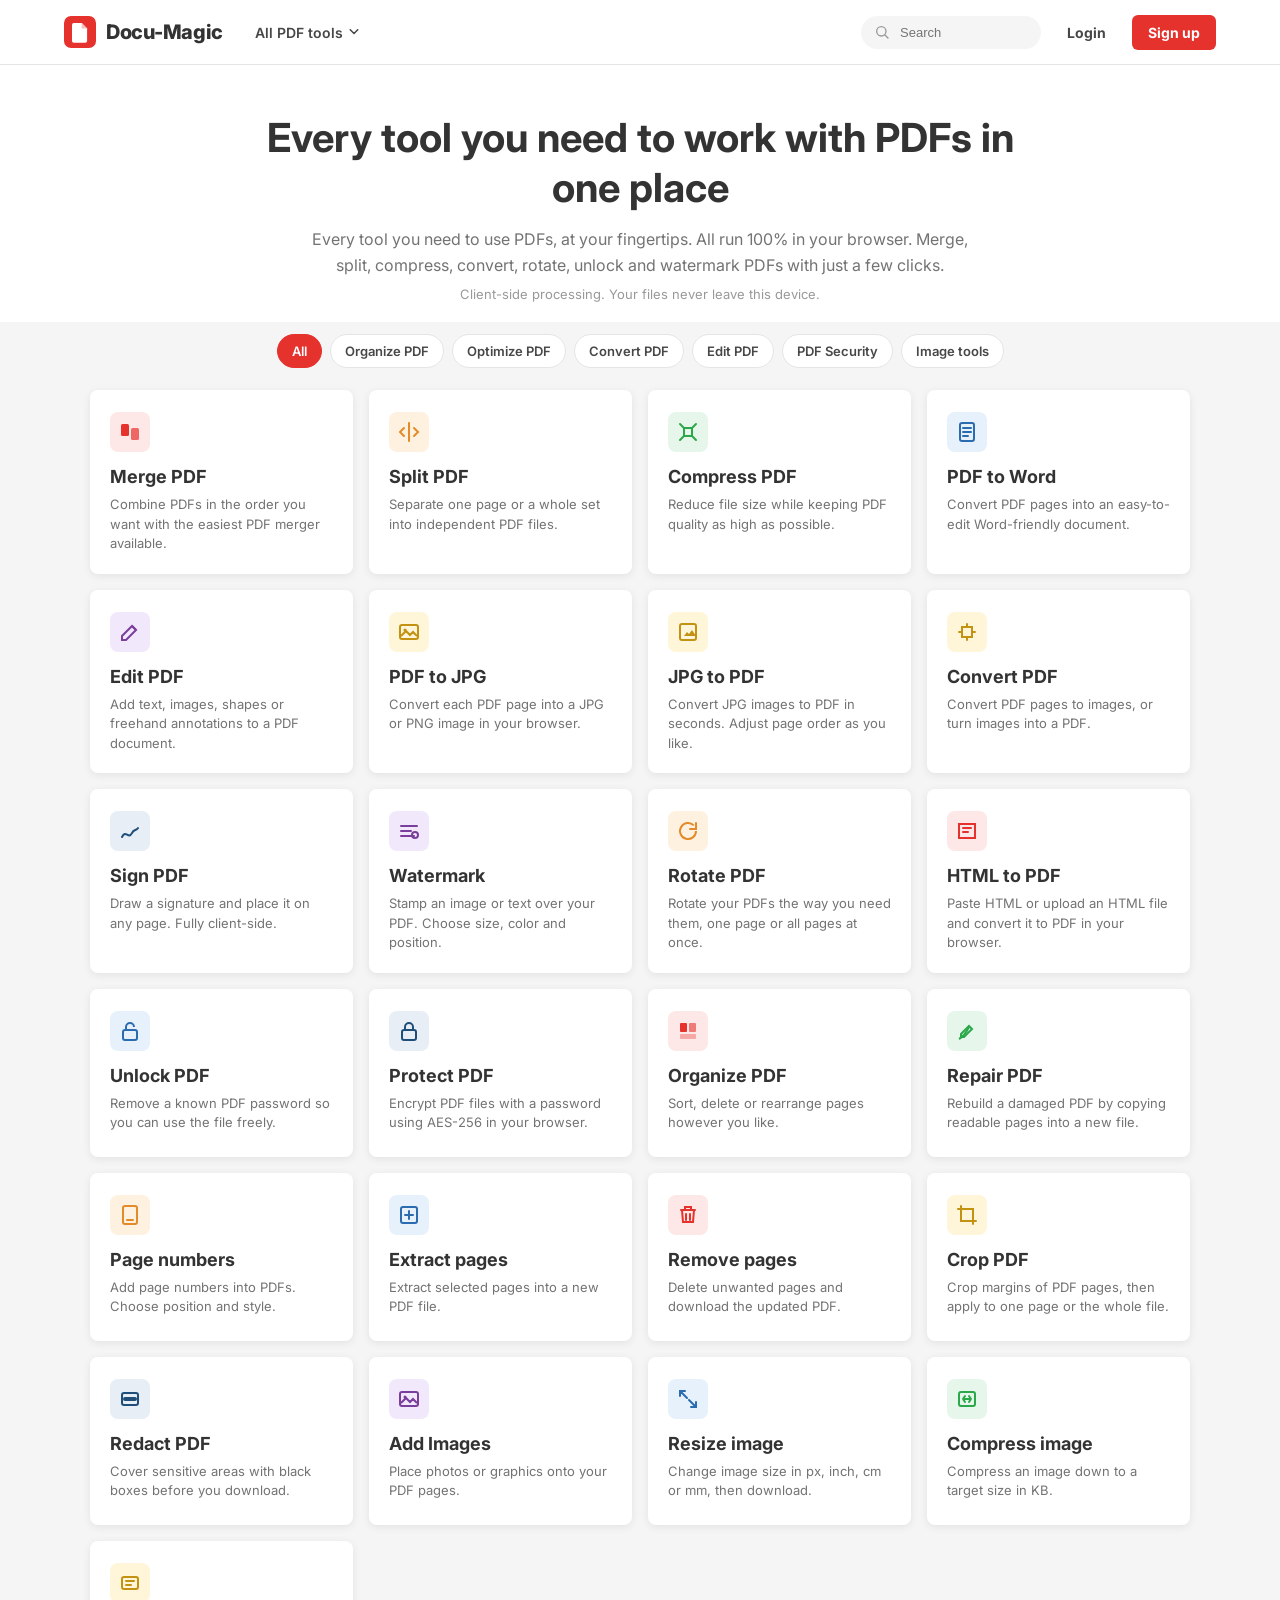
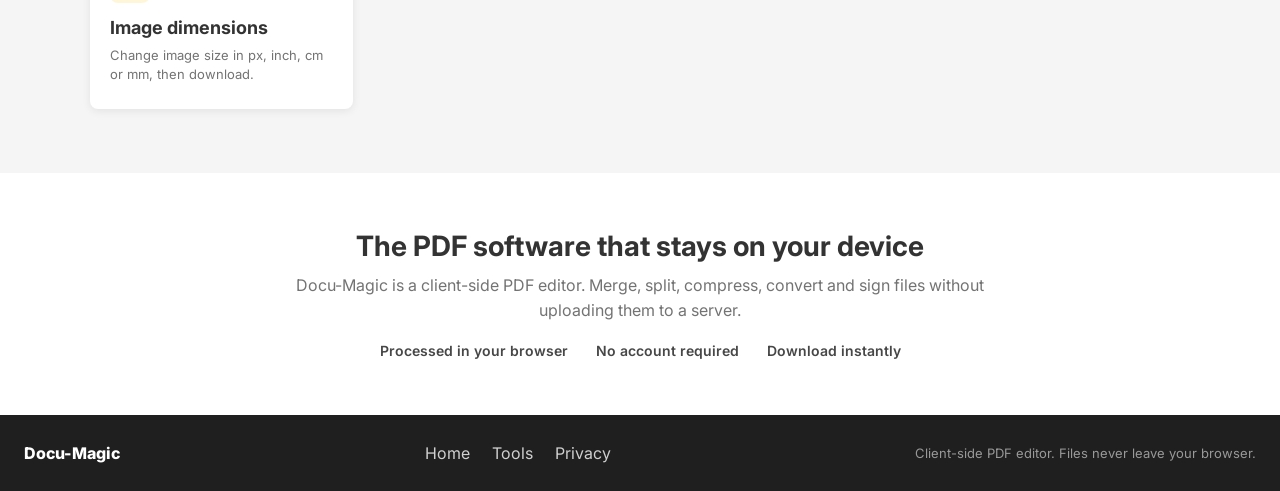
==== commit ff730399: "feat: add Convert PDF to home and nav Give Convert the same home card and Convert menu link as the o" ====
--- a/index.html
+++ b/index.html
@@ -45,6 +45,7 @@
           </div>
           <div class="mega-col">
             <p>Convert</p>
+            <a href="tool.html?id=convert">Convert PDF</a>
             <a href="tool.html?id=jpg-pdf">JPG to PDF</a>
             <a href="tool.html?id=html-pdf">HTML to PDF</a>
             <a href="tool.html?id=pdf-jpg">PDF to JPG</a>
@@ -143,6 +144,11 @@
         <h3>JPG to PDF</h3>
         <p>Convert JPG images to PDF in seconds. Adjust page order as you like.</p>
       </a>
+      <a href="tool.html?id=convert" class="tool-card" data-tool="convert" data-cat="convert">
+        <span class="tool-icon c-gold"><svg viewBox="0 0 24 24"><path d="M7 7h10v10H7z" fill="none" stroke="currentColor" stroke-width="2"/><path d="M4 12h3M17 12h3M12 4v3M12 17v3" stroke="currentColor" stroke-width="2" stroke-linecap="round"/></svg></span>
+        <h3>Convert PDF</h3>
+        <p>Convert PDF pages to images, or turn images into a PDF.</p>
+      </a>
       <a href="tool.html?id=sign" class="tool-card" data-tool="sign" data-cat="security">
         <span class="tool-icon c-navy"><svg viewBox="0 0 24 24"><path d="M4 18c4-8 6 3 10-4 2-4 4-2 6-5" fill="none" stroke="currentColor" stroke-width="2" stroke-linecap="round"/></svg></span>
         <h3>Sign PDF</h3>
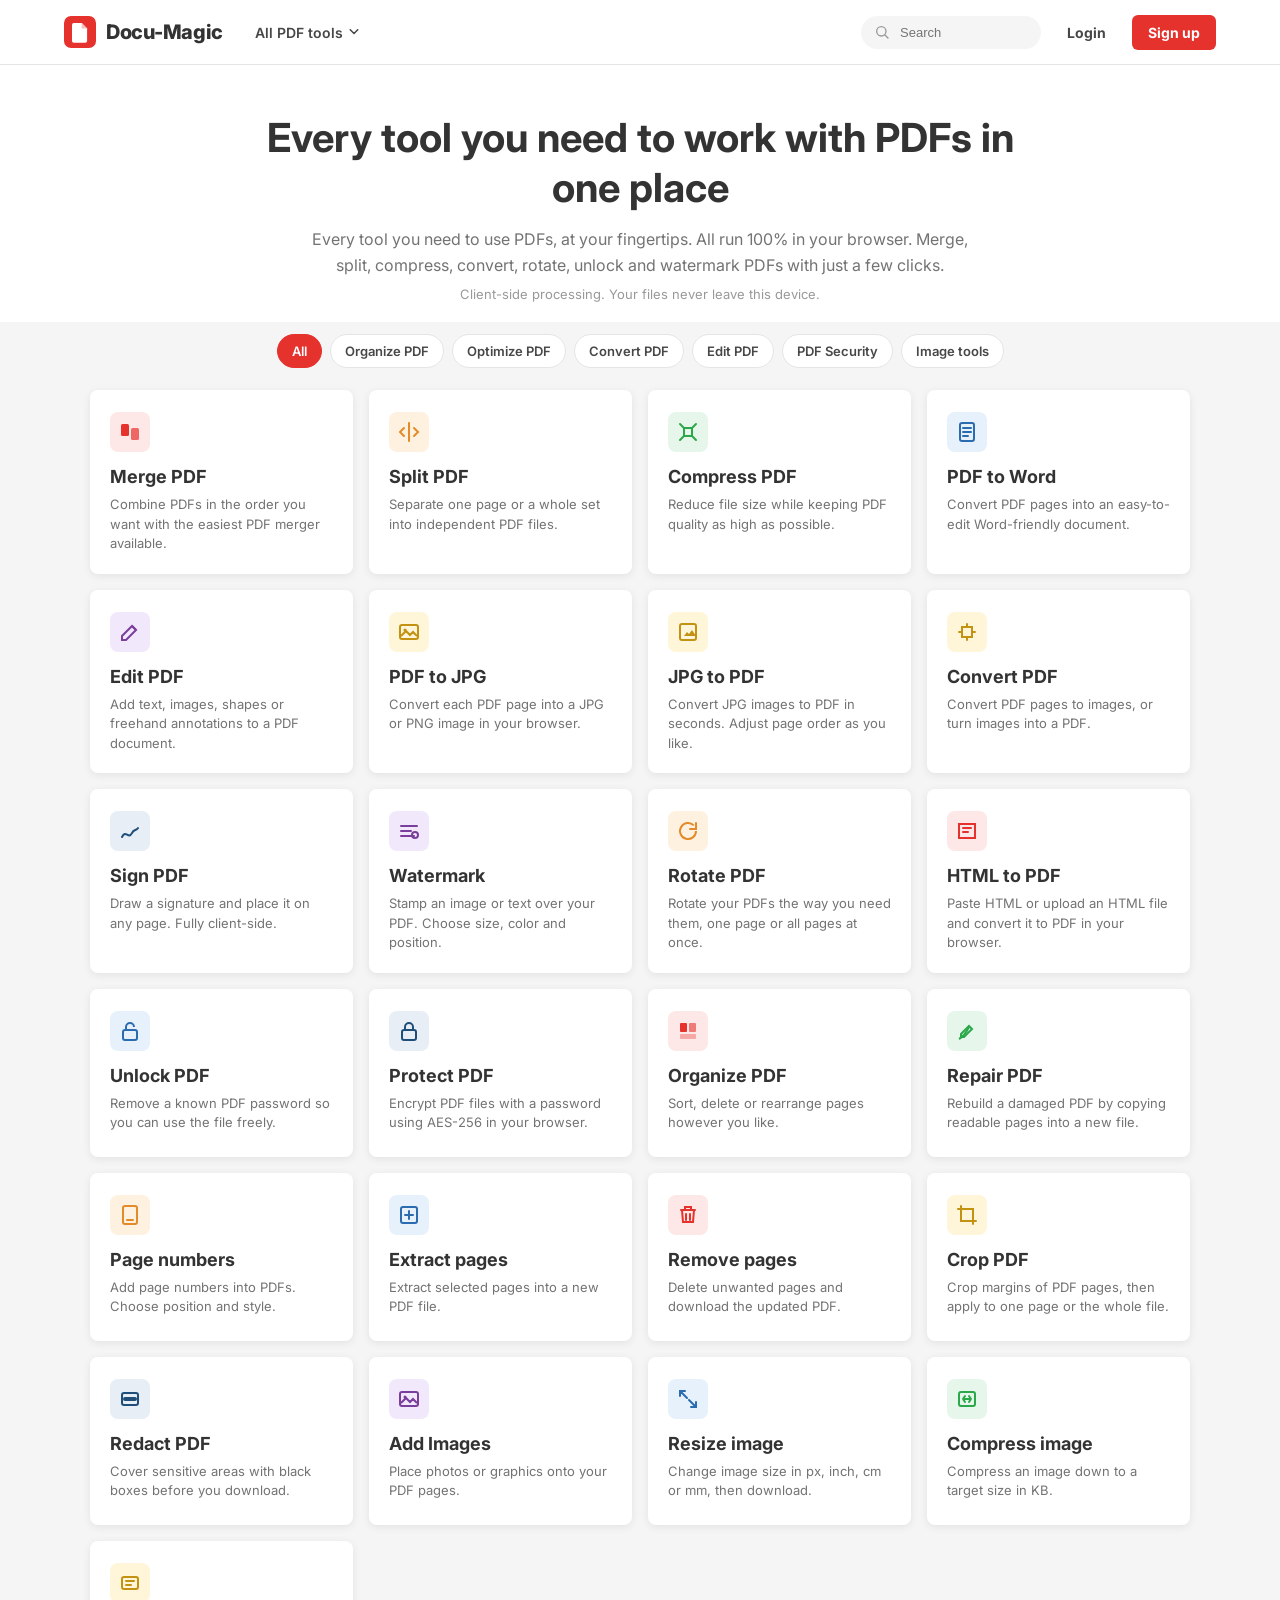
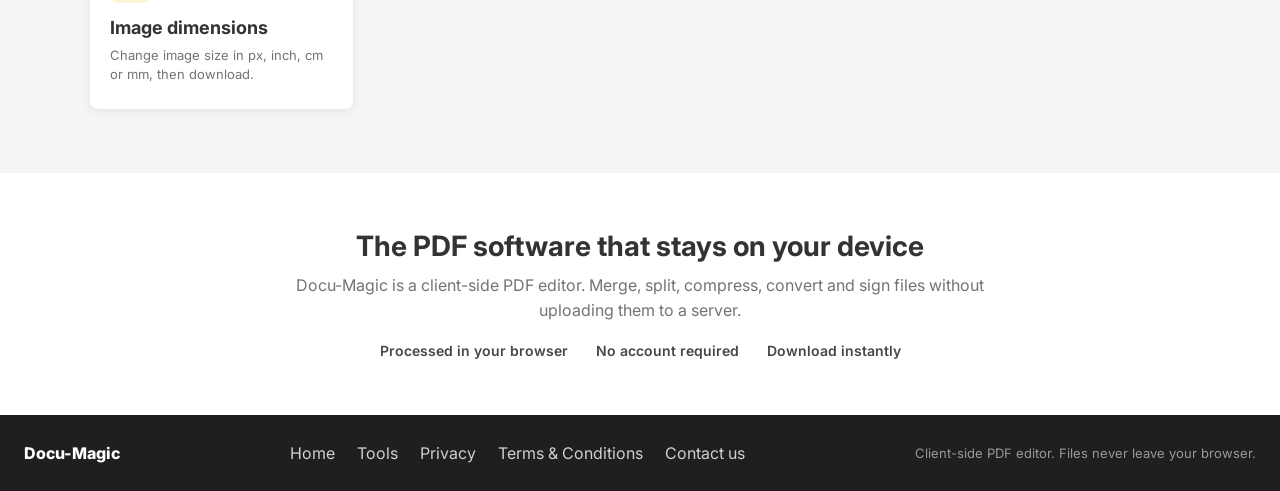
==== commit 7bda8c3e: "feat: add Privacy, Terms, and Contact pages to the footer Link legal pages from the home and tool fo" ====
--- a/index.html
+++ b/index.html
@@ -8,7 +8,7 @@
 <link rel="preconnect" href="https://fonts.googleapis.com" />
 <link rel="preconnect" href="https://fonts.gstatic.com" crossorigin />
 <link href="https://fonts.googleapis.com/css2?family=Inter:wght@400;500;600;700;800&display=swap" rel="stylesheet" />
-<link rel="stylesheet" href="styles.css?v=10" />
+<link rel="stylesheet" href="styles.css?v=12" />
 <link rel="icon" href="data:image/svg+xml,%3Csvg xmlns='http://www.w3.org/2000/svg' viewBox='0 0 32 32'%3E%3Crect width='32' height='32' rx='7' fill='%23e5322d'/%3E%3Cpath d='M10 8h8l5 5v11a2 2 0 0 1-2 2h-11a2 2 0 0 1-2-2V10a2 2 0 0 1 2-2z' fill='%23fff'/%3E%3Cpath d='M18 8v5h5' fill='%23f8b4b0'/%3E%3C/svg%3E" />
 </head>
 <body>
@@ -255,7 +255,9 @@
   <nav class="footer-nav">
     <a href="index.html">Home</a>
     <a href="#tools">Tools</a>
-    <a href="#">Privacy</a>
+    <a href="privacy.html">Privacy</a>
+    <a href="terms.html">Terms &amp; Conditions</a>
+    <a href="contact.html">Contact us</a>
   </nav>
   <p class="footer-copy">Client-side PDF editor. Files never leave your browser.</p>
 </footer>
--- a/styles.css
+++ b/styles.css
@@ -330,9 +330,55 @@
   flex-wrap: wrap;
 }
 .footer-brand { font-weight: 800; color: #fff; }
-.footer-nav { display: flex; gap: 22px; }
+.footer-nav { display: flex; gap: 22px; flex-wrap: wrap; }
 .footer-nav a:hover { color: #fff; }
 .footer-copy { margin: 0; font-size: 13px; color: #999; }
+
+.legal-page { background: #f5f5f5; flex: 1; }
+.legal-wrap { max-width: 760px; margin: 0 auto; padding: 48px 24px 72px; }
+.legal-kicker {
+  margin: 0 0 8px;
+  color: var(--red);
+  font-size: 12px;
+  font-weight: 800;
+  letter-spacing: .7px;
+  text-transform: uppercase;
+}
+.legal-wrap h1 { font-size: 36px; margin-bottom: 8px; }
+.legal-lead { margin: 0 0 22px; color: var(--muted); font-size: 15px; }
+.legal-wrap h2 { font-size: 20px; margin: 28px 0 8px; }
+.legal-wrap p, .legal-wrap li { color: #555; line-height: 1.7; font-size: 15px; }
+.legal-wrap ul { padding-left: 18px; }
+.legal-wrap a { color: var(--red); font-weight: 700; }
+.legal-wrap a:hover { text-decoration: underline; }
+.contact-form { display: flex; flex-direction: column; gap: 14px; margin-top: 8px; }
+.contact-form label span {
+  display: block;
+  margin-bottom: 6px;
+  font-size: 13px;
+  font-weight: 800;
+  color: #7a8fa0;
+  letter-spacing: .4px;
+}
+.contact-form input,
+.contact-form textarea {
+  width: 100%;
+  border: 1px solid var(--line);
+  background: #fff;
+  border-radius: 10px;
+  padding: 12px 14px;
+  font: inherit;
+  font-size: 15px;
+  color: var(--ink);
+  outline: none;
+}
+.contact-form input:focus,
+.contact-form textarea:focus {
+  border-color: var(--red);
+  box-shadow: 0 0 0 4px rgba(229,50,45,.12);
+}
+.contact-form .btn { align-self: flex-start; }
+.contact-note { margin: 0; color: #2ba84a; font-weight: 700; }
 
 .tool-page { background: #f5f5f5; flex: 1; }
 .tool-page .hero { background: transparent; padding: 0; }
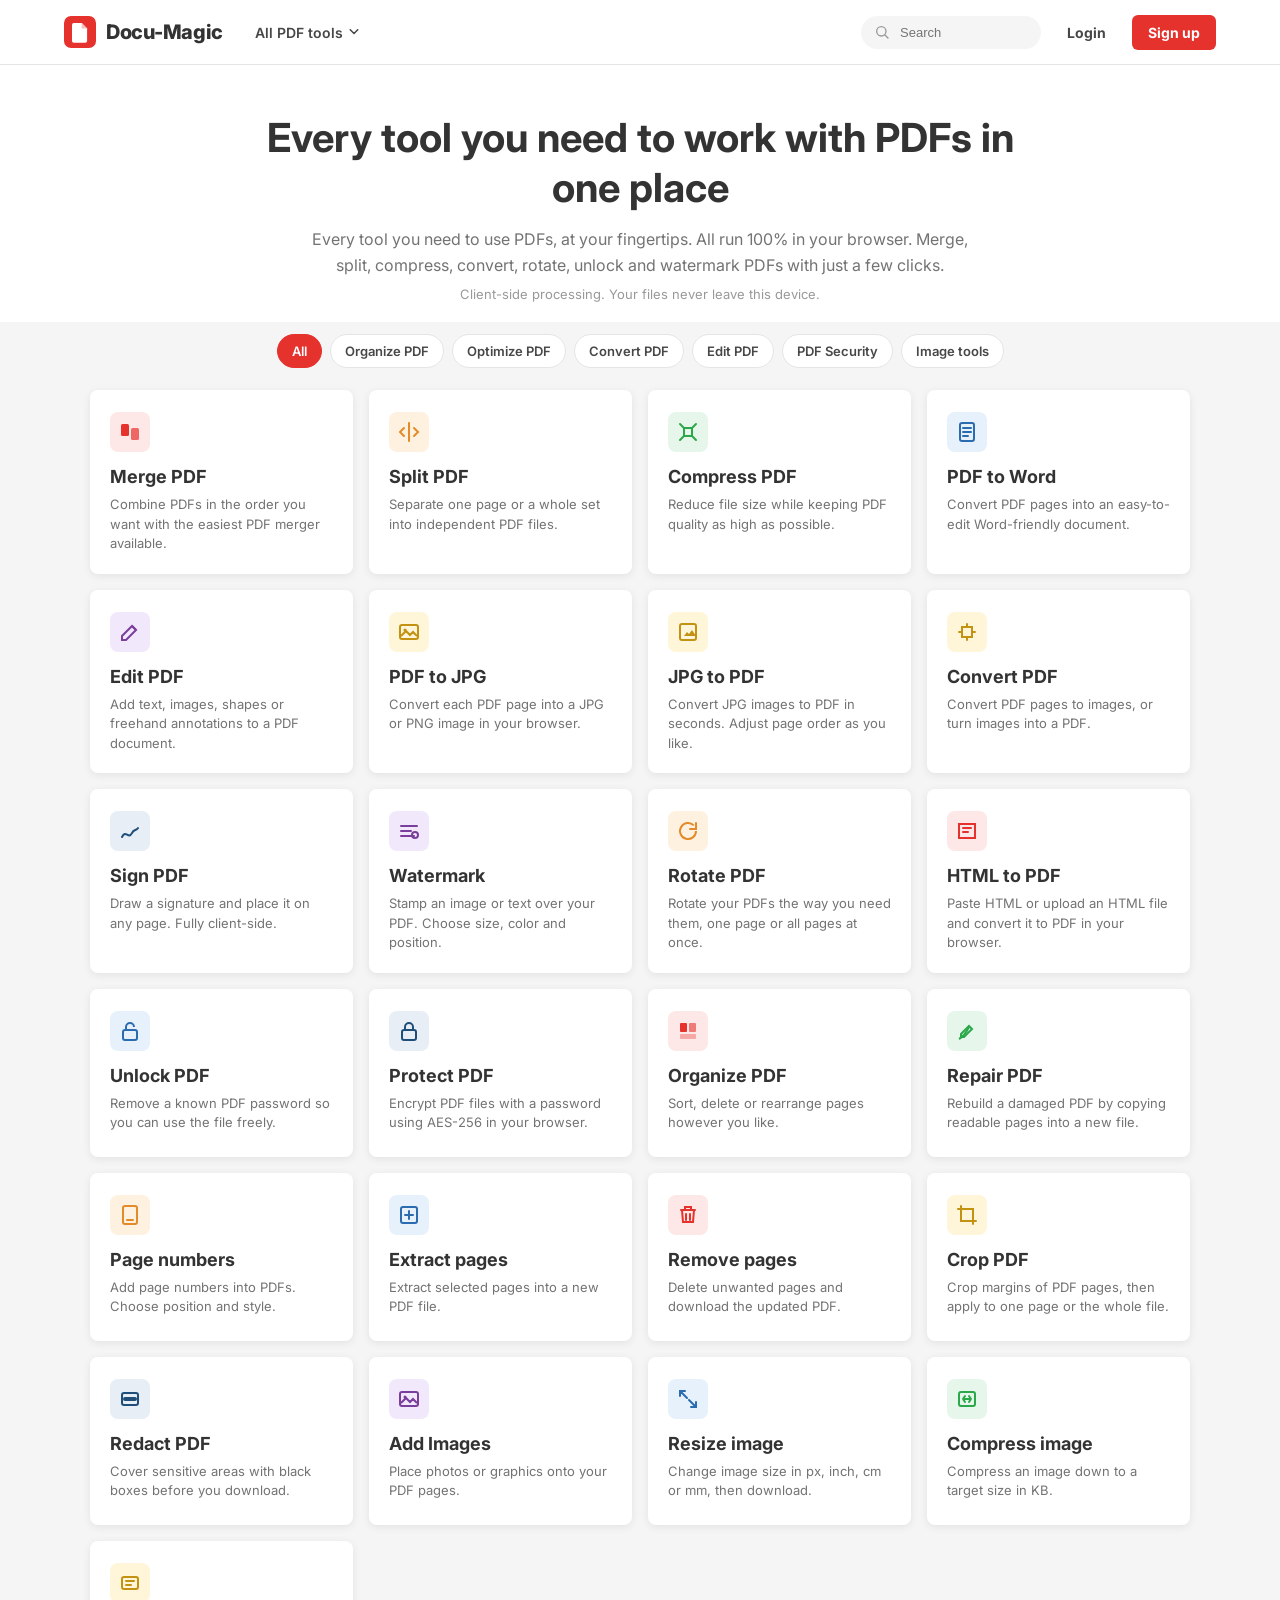
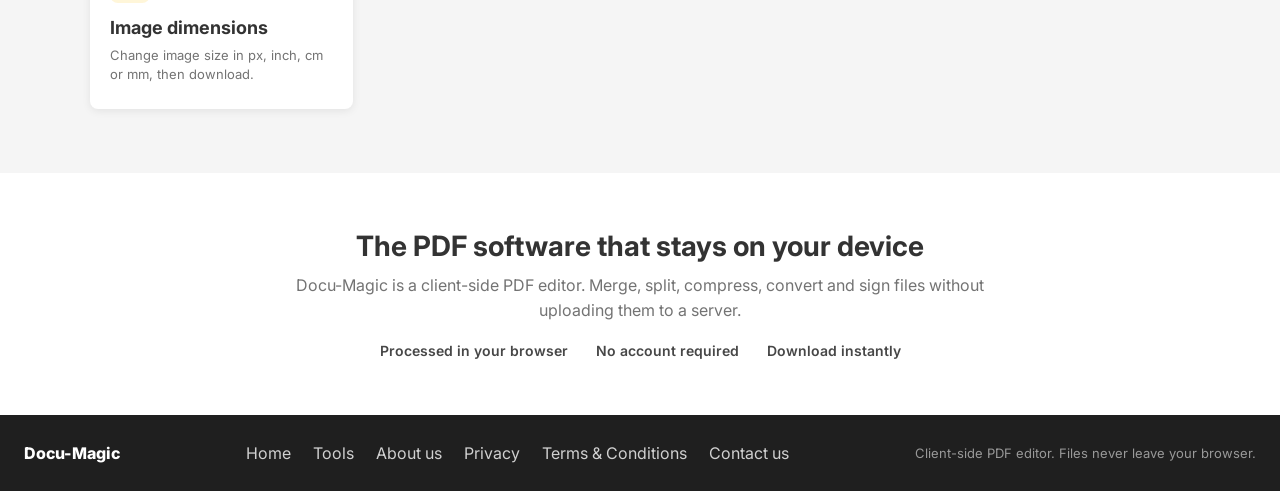
==== commit faa91aa5: "feat: add About us page to the footer Give Docu-Magic an About page and link it from every footer. C" ====
--- a/index.html
+++ b/index.html
@@ -255,6 +255,7 @@
   <nav class="footer-nav">
     <a href="index.html">Home</a>
     <a href="#tools">Tools</a>
+    <a href="about.html">About us</a>
     <a href="privacy.html">Privacy</a>
     <a href="terms.html">Terms &amp; Conditions</a>
     <a href="contact.html">Contact us</a>
